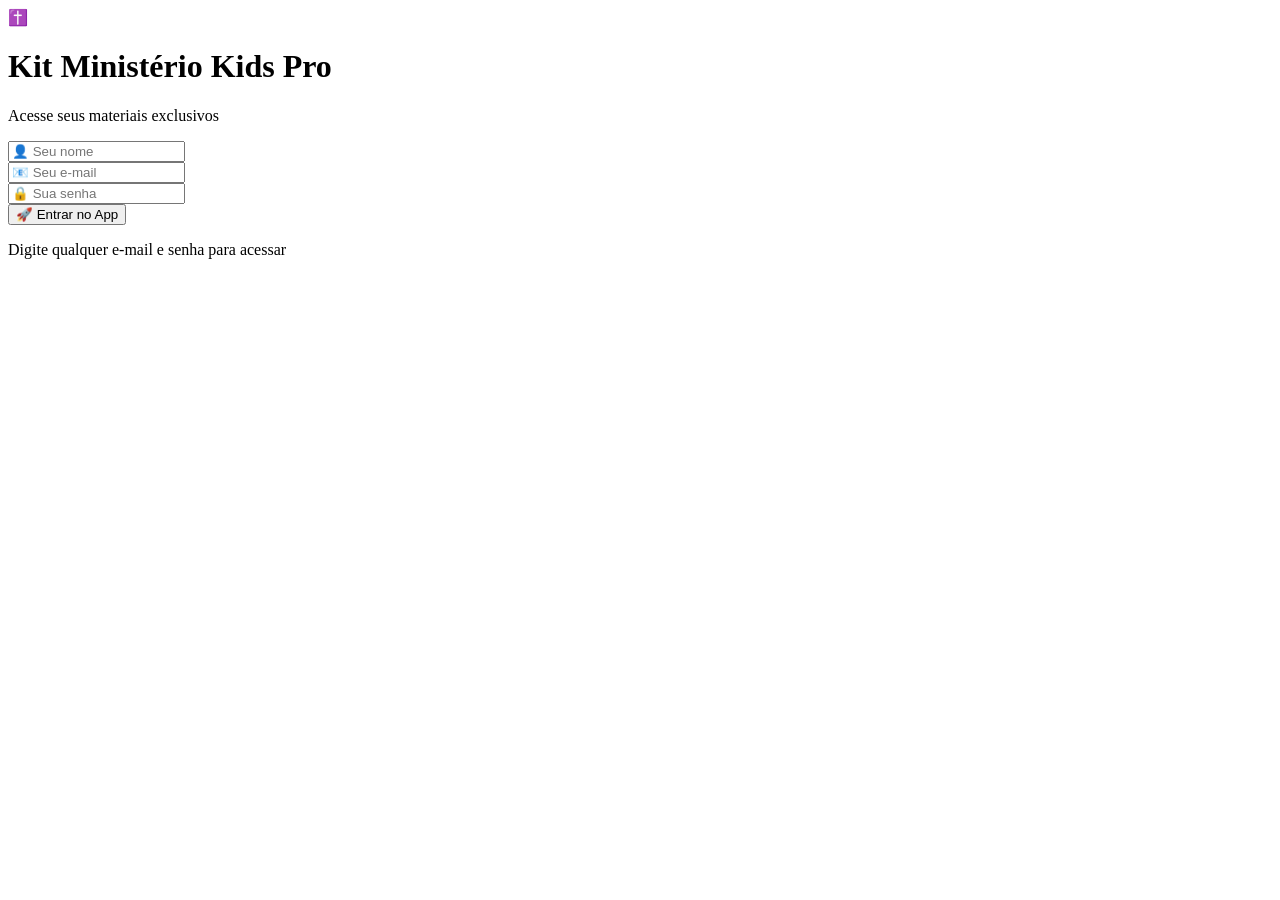
==== acesso/index.html @ 7184f3be "Add acesso/index.html" ====
<!DOCTYPE html>
<html lang="pt-BR">
<head>
    <meta charset="UTF-8">
    <meta name="viewport" content="width=device-width, initial-scale=1.0">
    <title>✝️ Kit Ministério Kids Pro</title>
    <link href="style.css" rel="stylesheet" type="text/css" />
</head>
<body>
    <!-- Tela de Login -->
    <div class="login-screen" id="loginScreen">
        <div class="login-background"></div>
        <div class="login-container">
            <div class="login-card">
                <div class="logo">
                    <div class="logo-icon">✝️</div>
                    <h1 class="login-title">Kit Ministério Kids Pro</h1>
                </div>
                <p class="login-subtitle">Acesse seus materiais exclusivos</p>

                <form class="login-form" id="loginForm">
                    <div class="form-group">
                        <input type="text" id="userName" placeholder="👤 Seu nome" required>
                    </div>
                    <div class="form-group">
                        <input type="email" id="email" placeholder="📧 Seu e-mail" required>
                    </div>
                    <div class="form-group">
                        <input type="password" id="password" placeholder="🔒 Sua senha" required>
                    </div>
                    <button type="submit" class="login-button">
                        <span>🚀 Entrar no App</span>
                    </button>
                </form>

                <p class="login-note">Digite qualquer e-mail e senha para acessar</p>
            </div>
        </div>
    </div>

    <!-- App Principal -->
    <div class="app-container" id="mainApp" style="display: none;">
        <!-- Header -->
        <header class="app-header">
            <div class="header-content">
                <div class="header-info">
                    <h1>✝️ Ministério Kids Pro</h1>
                    <p class="welcome-text" id="welcomeText">Olá, Líder!</p>
                </div>
                <div class="user-avatar">🙏</div>
            </div>
        </header>

        <!-- Conteúdo Principal -->
        <main class="content" id="content">

            <!-- Aba Principal -->
            <div class="tab-content active" id="tab-principal">
                <div class="hero-section">
                    <div class="hero-icon">✨</div>
                    <h2>Materiais prontos para todo domingo</h2>
                    <p>Para líderes e voluntários que querem praticidade e mais impacto!</p>
                </div>

                <div class="cards-grid">
                    <div class="card">
                        <div class="card-icon">📖</div>
                        <h3>Materiais por Faixa Etária</h3>
                        <div class="education-areas">
                            <span class="area-tag">👶 0-3 anos</span>
                            <span class="area-tag">🧒 4-6 anos</span>
                            <span class="area-tag">👦 7-12 anos</span>
                        </div>
                    </div>

                    <div class="card featured">
                        <div class="card-icon">🌟</div>
                        <h3>O que você tem acesso</h3>
                        <div class="benefits-list">
                            <div class="benefit-item">✝️ Atividades bíblicas</div>
                            <div class="benefit-item">📋 Fichas de presença</div>
                            <div class="benefit-item">🏆 Certificados</div>
                            <div class="benefit-item">📅 Planos de aula</div>
                        </div>
                    </div>

                    <div class="card">
                        <div class="card-icon">🎁</div>
                        <h3>Bônus Exclusivos</h3>
                        <p>Dinâmicas, jogos e materiais para datas comemorativas cristãs.</p>
                    </div>
                </div>
            </div>

            <!-- Aba Download -->
            <div class="tab-content" id="tab-download">
                <div class="download-hero">
                    <div class="download-icon">📥</div>
                    <h2>Baixar Materiais</h2>
                    <p>Acesse todos os materiais agora</p>
                </div>

                <div class="download-card">
                    <div class="price-section">
                        <div class="old-price">Kit Ministério Kids Pro</div>
                        <div class="new-price">Materiais prontos para todo domingo =)</div>
                    </div>
                    <p>Atividades, fichas e certificados prontos em PDF!</p>
                    <a href="LINK_GOOGLE_DRIVE_AQUI" target="_blank" class="btn-download">
                        <span>📥 Baixar Materiais Agora</span>
                    </a>
                </div>
            </div>

            <!-- Aba Loja -->
            <div class="tab-content" id="tab-materials">
                <div class="shop-header">
                    <h2>🛒 Mais conteúdos</h2>
                    <p>Materiais e pacotes extras</p>
                </div>

                <div class="products-grid">
                    <div class="product-card">
                        <div class="product-icon">✏️</div>
                        <h3>101 Atividades Bíblicas</h3>
                        <div class="product-price">R$ 9,90</div>
                        <p>+100 atividades prontas para EBD</p>
                        <a href="#" target="_blank" class="product-btn">Adquirir</a>
                    </div>

                    <div class="product-card">
                        <div class="product-icon">🎨</div>
                        <h3>Kit Datas Comemorativas</h3>
                        <div class="product-price">R$ 9,90</div>
                        <p>Natal, Páscoa, Dia das Crianças e mais</p>
                        <a href="#" target="_blank" class="product-btn">Adquirir</a>
                    </div>

                    <div class="product-card featured-product">
                        <div class="popular-badge">⭐ POPULAR</div>
                        <div class="product-icon">🎯</div>
                        <h3>Combo Ministério Completo</h3>
                        <div class="product-price">R$ 27,00</div>
                        <p>Todos os kits + atualizações vitalícias</p>
                        <a href="#" target="_blank" class="product-btn featured-btn">Adquirir Combo</a>
                    </div>
                </div>
            </div>

            <!-- Aba Grupo -->
            <div class="tab-content" id="tab-group">
                <div class="group-hero">
                    <div class="group-icon">👥</div>
                    <h2>Grupo de Líderes</h2>
                    <p>Conecte-se com outros líderes de ministério</p>
                </div>

                <div class="group-benefits">
                    <div class="benefit-card">
                        <div class="benefit-icon">💬</div>
                        <h3>Suporte Direto</h3>
                        <p>Tire suas dúvidas com nossa equipe</p>
                    </div>
                    <div class="benefit-card">
                        <div class="benefit-icon">🤝</div>
                        <h3>Rede de Líderes</h3>
                        <p>Troque experiências com outros ministérios</p>
                    </div>
                    <div class="benefit-card">
                        <div class="benefit-icon">🎯</div>
                        <h3>Dicas Exclusivas</h3>
                        <p>Receba materiais e dicas em primeira mão</p>
                    </div>
                </div>

                <div class="whatsapp-card">
                    <div class="whatsapp-content">
                        <div class="whatsapp-icon">
                            <svg width="60" height="60" viewBox="0 0 24 24" fill="none">
                                <path d="M17.472 14.382c-.297-.149-1.758-.867-2.03-.967-.273-.099-.471-.148-.67.15-.197.297-.767.966-.94 1.164-.173.199-.347.223-.644.075-.297-.15-1.255-.463-2.39-1.475-.883-.788-1.48-1.761-1.653-2.059-.173-.297-.018-.458.13-.606.134-.133.298-.347.446-.52.149-.174.198-.298.298-.497.099-.198.05-.371-.025-.52-.075-.149-.669-1.612-.916-2.207-.242-.579-.487-.5-.669-.51-.173-.008-.371-.01-.57-.01-.198 0-.52.074-.792.372-.272.297-1.04 1.016-1.04 2.479 0 1.462 1.065 2.875 1.213 3.074.149.198 2.096 3.2 5.077 4.487.709.306 1.262.489 1.694.625.712.227 1.36.195 1.871.118.571-.085 1.758-.719 2.006-1.413.248-.694.248-1.289.173-1.413-.074-.124-.272-.198-.57-.347m-5.421 7.403h-.004a9.87 9.87 0 01-5.031-1.378l-.361-.214-3.741.982.998-3.648-.235-.374a9.86 9.86 0 01-1.51-5.26c.001-5.45 4.436-9.884 9.888-9.884 2.64 0 5.122 1.03 6.988 2.898a9.825 9.825 0 012.893 6.994c-.003 5.45-4.437 9.884-9.885 9.884m8.413-18.297A11.815 11.815 0 0012.05 0C5.495 0 .16 5.335.157 11.892c0 2.096.547 4.142 1.588 5.945L.057 24l6.305-1.654a11.882 11.882 0 005.683 1.448h.005c6.554 0 11.89-5.335 11.893-11.893A11.821 11.821 0 0020.471 3.516" fill="#25D366"/>
                            </svg>
                        </div>
                        <div class="whatsapp-text">
                            <h3>Entre no Grupo!</h3>
                            <p>Líderes de todo o Brasil já fazem parte</p>
                        </div>
                    </div>
                    <a href="LINK_WHATSAPP_AQUI" target="_blank" class="whatsapp-btn">
                        <span>📱 Acessar Grupo do WhatsApp</span>
                    </a>
                </div>
            </div>

            <!-- Aba Configurações -->
            <div class="tab-content" id="tab-settings">
                <div class="settings-header">
                    <h2>⚙️ Configurações</h2>
                    <p>Personalize sua experiência</p>
                </div>

                <div class="settings-cards">
                    <div class="settings-card">
                        <div class="settings-icon">🎨</div>
                        <h3>Tema do Aplicativo</h3>
                        <p>Escolha a cor principal</p>
                        <div class="color-picker-container">
                            <button class="color-option active" data-color="purple" style="background: #7c3aed"></button>
                            <button class="color-option" data-color="blue" style="background: #40c4ff"></button>
                            <button class="color-option" data-color="green" style="background: #4caf50"></button>
                            <button class="color-option" data-color="orange" style="background: #f97316"></button>
                            <button class="color-option" data-color="pink" style="background: #e91e63"></button>
                        </div>
                    </div>

                    <div class="settings-card">
                        <div class="settings-icon">👤</div>
                        <h3>Perfil do Usuário</h3>
                        <p>Suas informações</p>
                        <div class="user-info" id="userInfo">
                            <p><strong>Nome:</strong> <span id="displayName">Líder</span></p>
                        </div>
                        <button class="logout-btn" onclick="logout()">🚪 Sair do App</button>
                    </div>
                </div>
            </div>
        </main>

        <!-- Navegação Inferior -->
        <nav class="bottom-nav">
            <button class="nav-item active" data-tab="tab-principal">
                <div class="nav-icon">🏠</div>
                <span>Início</span>
            </button>
            <button class="nav-item" data-tab="tab-download">
                <div class="nav-icon">📥</div>
                <span>Baixar</span>
            </button>
            <button class="nav-item" data-tab="tab-materials">
                <div class="nav-icon">🛒</div>
                <span>Loja</span>
            </button>
            <button class="nav-item" data-tab="tab-group">
                <div class="nav-icon">👥</div>
                <span>Grupo</span>
            </button>
            <button class="nav-item" data-tab="tab-settings">
                <div class="nav-icon">⚙️</div>
                <span>Config</span>
            </button>
        </nav>
    </div>

    <script src="script.js"></script>
</body>
</html>
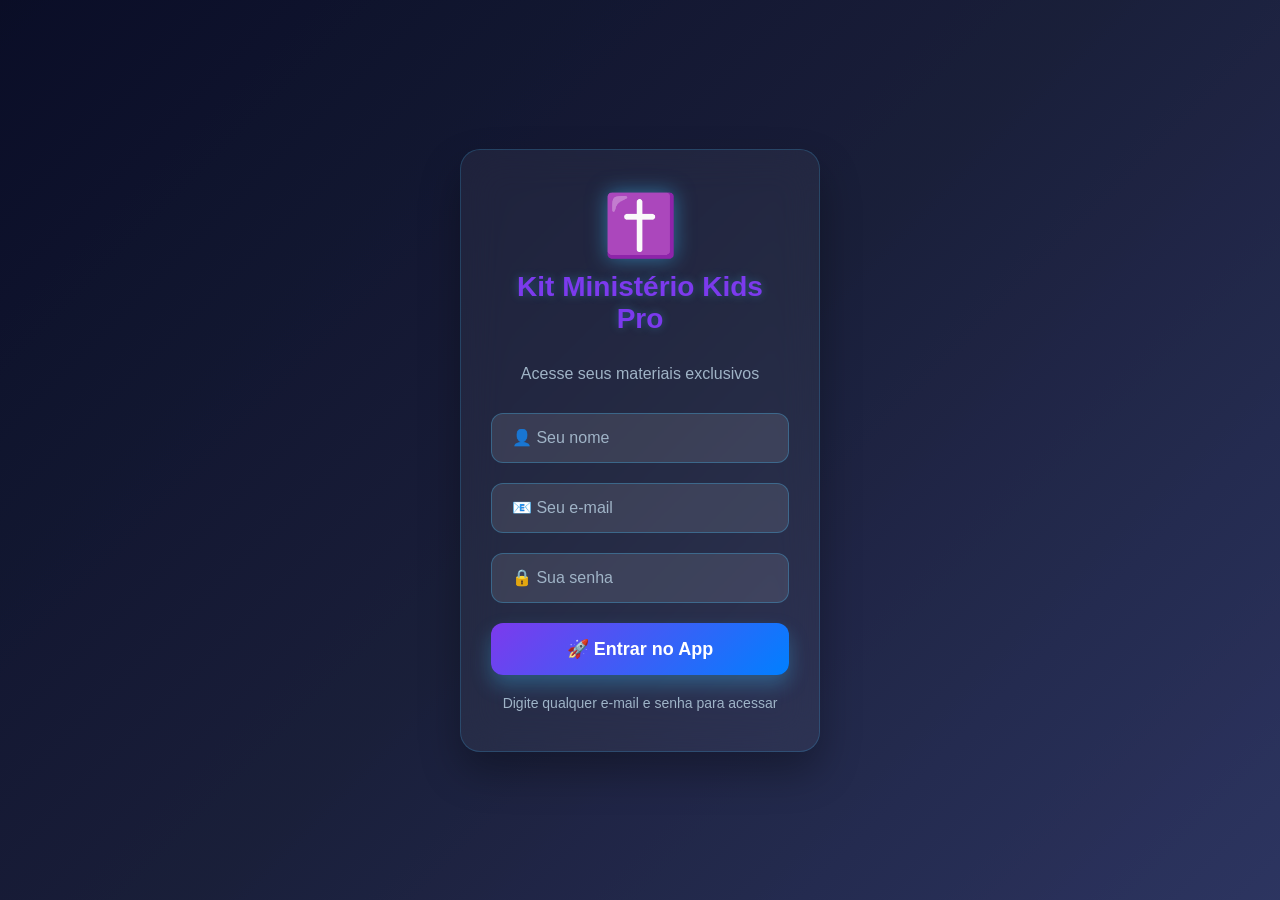
==== commit ff91faf4: "Add Drive folder link to access app" ====
--- a/acesso/index.html
+++ b/acesso/index.html
@@ -106,7 +106,7 @@
                         <div class="new-price">Materiais prontos para todo domingo =)</div>
                     </div>
                     <p>Atividades, fichas e certificados prontos em PDF!</p>
-                    <a href="LINK_GOOGLE_DRIVE_AQUI" target="_blank" class="btn-download">
+                    <a href="https://drive.google.com/drive/folders/1PrwGhY1-oniBwN1lufy_VpMi-chDKUOC" target="_blank" class="btn-download">
                         <span>📥 Baixar Materiais Agora</span>
                     </a>
                 </div>
--- a/acesso/style.css
+++ b/acesso/style.css
@@ -0,0 +1,1083 @@
+
+/* Variáveis de Cores Dinâmicas */
+:root {
+    --primary-color: #7c3aed;
+    --primary-gradient: linear-gradient(135deg, #7c3aed 0%, #0080ff 100%);
+    --primary-shadow: rgba(64, 196, 255, 0.3);
+}
+
+/* Reset e Base */
+* {
+    margin: 0;
+    padding: 0;
+    box-sizing: border-box;
+}
+
+body {
+    font-family: -apple-system, BlinkMacSystemFont, 'Segoe UI', Roboto, sans-serif;
+    background: linear-gradient(135deg, #0a0e27 0%, #1a1f3a 50%, #2d3561 100%);
+    color: #ffffff;
+    min-height: 100vh;
+    overflow-x: hidden;
+}
+
+/* Tela de Login */
+.login-screen {
+    position: fixed;
+    top: 0;
+    left: 0;
+    width: 100%;
+    height: 100vh;
+    z-index: 1000;
+    display: flex;
+    align-items: center;
+    justify-content: center;
+}
+
+.login-background {
+    position: absolute;
+    top: 0;
+    left: 0;
+    width: 100%;
+    height: 100%;
+    background: linear-gradient(135deg, #0a0e27 0%, #1a1f3a 50%, #2d3561 100%);
+    opacity: 0.9;
+}
+
+.login-container {
+    position: relative;
+    z-index: 10;
+    padding: 20px;
+    width: 100%;
+    max-width: 400px;
+}
+
+.login-card {
+    background: rgba(255, 255, 255, 0.05);
+    backdrop-filter: blur(20px);
+    border: 1px solid rgba(64, 196, 255, 0.2);
+    border-radius: 20px;
+    padding: 40px 30px;
+    text-align: center;
+    box-shadow: 0 20px 40px rgba(0, 0, 0, 0.3);
+}
+
+.logo {
+    margin-bottom: 30px;
+}
+
+.logo-icon {
+    font-size: 60px;
+    margin-bottom: 10px;
+    text-shadow: 0 0 20px rgba(64, 196, 255, 0.5);
+}
+
+.login-title {
+    font-size: 28px;
+    font-weight: 700;
+    color: var(--primary-color);
+    margin-bottom: 10px;
+    text-shadow: 0 0 10px var(--primary-shadow);
+}
+
+.login-subtitle {
+    color: #a0b4c7;
+    font-size: 16px;
+    margin-bottom: 30px;
+}
+
+.form-group {
+    margin-bottom: 20px;
+}
+
+.form-group input {
+    width: 100%;
+    padding: 15px 20px;
+    background: rgba(255, 255, 255, 0.1);
+    border: 1px solid rgba(64, 196, 255, 0.3);
+    border-radius: 12px;
+    color: #ffffff;
+    font-size: 16px;
+    transition: all 0.3s ease;
+}
+
+.form-group input::placeholder {
+    color: #a0b4c7;
+}
+
+.form-group input:focus {
+    outline: none;
+    border-color: #7c3aed;
+    box-shadow: 0 0 20px rgba(64, 196, 255, 0.3);
+}
+
+.login-button {
+    width: 100%;
+    padding: 15px;
+    background: var(--primary-gradient);
+    border: none;
+    border-radius: 12px;
+    color: #ffffff;
+    font-size: 18px;
+    font-weight: 600;
+    cursor: pointer;
+    transition: all 0.3s ease;
+    margin-bottom: 20px;
+    box-shadow: 0 10px 20px var(--primary-shadow);
+}
+
+.login-button:hover {
+    transform: translateY(-2px);
+    box-shadow: 0 15px 30px rgba(64, 196, 255, 0.4);
+}
+
+.login-note {
+    color: #a0b4c7;
+    font-size: 14px;
+}
+
+/* App Principal */
+.app-container {
+    min-height: 100vh;
+    display: flex;
+    flex-direction: column;
+}
+
+.app-header {
+    background: rgba(255, 255, 255, 0.05);
+    backdrop-filter: blur(20px);
+    border-bottom: 1px solid rgba(64, 196, 255, 0.2);
+    padding: 15px 20px;
+    position: sticky;
+    top: 0;
+    z-index: 100;
+}
+
+.header-content {
+    display: flex;
+    justify-content: space-between;
+    align-items: center;
+    max-width: 1200px;
+    margin: 0 auto;
+}
+
+.header-info h1 {
+    font-size: 20px;
+    font-weight: 700;
+    color: var(--primary-color, #7c3aed);
+}
+
+.welcome-text {
+    font-size: 14px;
+    color: #a0b4c7;
+    margin-top: 2px;
+}
+
+.user-avatar {
+    width: 40px;
+    height: 40px;
+    background: linear-gradient(135deg, #7c3aed 0%, #0080ff 100%);
+    border-radius: 50%;
+    display: flex;
+    align-items: center;
+    justify-content: center;
+    font-size: 20px;
+}
+
+/* Conteúdo */
+.content {
+    flex: 1;
+    padding: 20px;
+    max-width: 1200px;
+    margin: 0 auto;
+    width: 100%;
+    padding-bottom: 100px;
+}
+
+.tab-content {
+    display: none;
+}
+
+.tab-content.active {
+    display: block;
+    animation: fadeIn 0.3s ease;
+}
+
+@keyframes fadeIn {
+    from { opacity: 0; transform: translateY(10px); }
+    to { opacity: 1; transform: translateY(0); }
+}
+
+/* Hero Section */
+.hero-section {
+    text-align: center;
+    margin-bottom: 30px;
+    padding: 30px 20px;
+    background: rgba(255, 255, 255, 0.03);
+    border-radius: 20px;
+    border: 1px solid rgba(64, 196, 255, 0.1);
+}
+
+.hero-icon {
+    font-size: 60px;
+    margin-bottom: 15px;
+    text-shadow: 0 0 20px rgba(64, 196, 255, 0.5);
+}
+
+.hero-section h2 {
+    font-size: 24px;
+    font-weight: 700;
+    color: var(--primary-color, #7c3aed);
+    margin-bottom: 10px;
+}
+
+.hero-section p {
+    color: #a0b4c7;
+    font-size: 16px;
+}
+
+.support-btn {
+    display: inline-block;
+    padding: 15px 30px;
+    background: linear-gradient(135deg, #25d366 0%, #128c7e 100%);
+    color: #ffffff;
+    text-decoration: none;
+    border-radius: 50px;
+    font-size: 16px;
+    font-weight: 600;
+    transition: all 0.3s ease;
+    margin-top: 20px;
+    box-shadow: 0 10px 20px rgba(37, 211, 102, 0.3);
+}
+
+.support-btn:hover {
+    transform: translateY(-3px);
+    box-shadow: 0 15px 30px rgba(37, 211, 102, 0.4);
+}
+
+/* Cards Grid */
+.cards-grid {
+    display: grid;
+    grid-template-columns: repeat(auto-fit, minmax(280px, 1fr));
+    gap: 20px;
+    margin-bottom: 30px;
+}
+
+.card {
+    background: rgba(255, 255, 255, 0.05);
+    backdrop-filter: blur(20px);
+    border: 1px solid rgba(64, 196, 255, 0.2);
+    border-radius: 16px;
+    padding: 25px;
+    transition: all 0.3s ease;
+}
+
+.card:hover {
+    transform: translateY(-5px);
+    box-shadow: 0 20px 40px rgba(64, 196, 255, 0.2);
+    border-color: #7c3aed;
+}
+
+.card.featured {
+    background: linear-gradient(135deg, rgba(64, 196, 255, 0.1) 0%, rgba(0, 128, 255, 0.1) 100%);
+    border-color: #7c3aed;
+}
+
+.card-icon {
+    font-size: 40px;
+    margin-bottom: 15px;
+    text-shadow: 0 0 10px rgba(64, 196, 255, 0.5);
+}
+
+.card h3 {
+    font-size: 18px;
+    font-weight: 600;
+    color: var(--primary-color, #7c3aed);
+    margin-bottom: 15px;
+}
+
+.card p {
+    color: #a0b4c7;
+    line-height: 1.6;
+}
+
+/* Áreas da Educação */
+.education-areas {
+    display: flex;
+    flex-wrap: wrap;
+    gap: 8px;
+}
+
+.area-tag {
+    background: rgba(64, 196, 255, 0.2);
+    color: #7c3aed;
+    padding: 6px 12px;
+    border-radius: 20px;
+    font-size: 12px;
+    font-weight: 500;
+    border: 1px solid rgba(64, 196, 255, 0.3);
+}
+
+/* Benefícios */
+.benefits-list {
+    display: grid;
+    gap: 12px;
+}
+
+.benefit-item {
+    padding: 12px;
+    background: rgba(255, 255, 255, 0.05);
+    border-radius: 10px;
+    color: #a0b4c7;
+    font-size: 14px;
+    border-left: 3px solid #7c3aed;
+}
+
+/* Download Section */
+.download-hero {
+    text-align: center;
+    margin-bottom: 30px;
+}
+
+.download-icon {
+    font-size: 80px;
+    margin-bottom: 20px;
+    text-shadow: 0 0 30px rgba(64, 196, 255, 0.6);
+}
+
+.download-hero h2 {
+    font-size: 28px;
+    color: #7c3aed;
+    margin-bottom: 10px;
+}
+
+.download-hero p {
+    color: #a0b4c7;
+    font-size: 16px;
+}
+
+.download-card {
+    background: rgba(255, 255, 255, 0.05);
+    backdrop-filter: blur(20px);
+    border: 1px solid rgba(64, 196, 255, 0.2);
+    border-radius: 20px;
+    padding: 40px;
+    text-align: center;
+    max-width: 500px;
+    margin: 0 auto;
+}
+
+.price-section {
+    margin-bottom: 20px;
+}
+
+.old-price {
+    color: #a0b4c7;
+    text-decoration: line-through;
+    font-size: 16px;
+    margin-bottom: 5px;
+}
+
+.new-price {
+    font-size: 48px;
+    font-weight: 700;
+    color: #7c3aed;
+    text-shadow: 0 0 20px rgba(64, 196, 255, 0.5);
+}
+
+.btn-download {
+    display: inline-block;
+    padding: 18px 40px;
+    background: var(--primary-gradient);
+    color: #ffffff;
+    text-decoration: none;
+    border-radius: 50px;
+    font-size: 18px;
+    font-weight: 600;
+    transition: all 0.3s ease;
+    box-shadow: 0 15px 30px var(--primary-shadow);
+    margin-top: 20px;
+}
+
+.btn-download:hover {
+    transform: translateY(-3px);
+    box-shadow: 0 20px 40px rgba(64, 196, 255, 0.5);
+}
+
+/* Produtos */
+.shop-header, .content-header, .settings-header {
+    text-align: center;
+    margin-bottom: 30px;
+}
+
+.shop-header h2, .content-header h2, .settings-header h2 {
+    font-size: 24px;
+    color: #7c3aed;
+    margin-bottom: 10px;
+}
+
+.shop-header p, .content-header p, .settings-header p {
+    color: #a0b4c7;
+}
+
+.products-grid {
+    display: grid;
+    grid-template-columns: repeat(auto-fit, minmax(250px, 1fr));
+    gap: 20px;
+}
+
+.product-card {
+    background: rgba(255, 255, 255, 0.05);
+    backdrop-filter: blur(20px);
+    border: 1px solid rgba(64, 196, 255, 0.2);
+    border-radius: 16px;
+    padding: 25px;
+    text-align: center;
+    transition: all 0.3s ease;
+    position: relative;
+}
+
+.product-card:hover {
+    transform: translateY(-5px);
+    box-shadow: 0 20px 40px rgba(64, 196, 255, 0.2);
+}
+
+.product-card.featured-product {
+    background: linear-gradient(135deg, rgba(64, 196, 255, 0.1) 0%, rgba(0, 128, 255, 0.1) 100%);
+    border-color: #7c3aed;
+}
+
+.popular-badge {
+    position: absolute;
+    top: -10px;
+    right: -10px;
+    background: linear-gradient(135deg, #ff6b35 0%, #f7931e 100%);
+    color: #ffffff;
+    padding: 5px 15px;
+    border-radius: 20px;
+    font-size: 12px;
+    font-weight: 600;
+}
+
+.product-icon {
+    font-size: 40px;
+    margin-bottom: 15px;
+}
+
+.product-card h3 {
+    font-size: 18px;
+    color: #7c3aed;
+    margin-bottom: 10px;
+}
+
+.product-price {
+    font-size: 24px;
+    font-weight: 700;
+    color: #7c3aed;
+    margin-bottom: 10px;
+}
+
+.product-btn {
+    display: inline-block;
+    padding: 12px 30px;
+    background: linear-gradient(135deg, #7c3aed 0%, #0080ff 100%);
+    color: #ffffff;
+    text-decoration: none;
+    border-radius: 25px;
+    font-size: 14px;
+    font-weight: 600;
+    transition: all 0.3s ease;
+    margin-top: 15px;
+}
+
+.product-btn:hover {
+    transform: translateY(-2px);
+    box-shadow: 0 10px 20px rgba(64, 196, 255, 0.3);
+}
+
+.featured-btn {
+    background: linear-gradient(135deg, #ff6b35 0%, #f7931e 100%);
+}
+
+/* Grupo de Professores */
+.group-hero {
+    text-align: center;
+    margin-bottom: 30px;
+    padding: 30px 20px;
+    background: rgba(255, 255, 255, 0.03);
+    border-radius: 20px;
+    border: 1px solid rgba(37, 211, 102, 0.2);
+}
+
+.group-icon {
+    font-size: 60px;
+    margin-bottom: 15px;
+    text-shadow: 0 0 20px rgba(37, 211, 102, 0.5);
+}
+
+.group-hero h2 {
+    font-size: 24px;
+    font-weight: 700;
+    color: #25d366;
+    margin-bottom: 10px;
+}
+
+.group-hero p {
+    color: #a0b4c7;
+    font-size: 16px;
+}
+
+.group-benefits {
+    display: grid;
+    grid-template-columns: repeat(auto-fit, minmax(280px, 1fr));
+    gap: 20px;
+    margin-bottom: 30px;
+}
+
+.benefit-card {
+    background: rgba(255, 255, 255, 0.05);
+    backdrop-filter: blur(20px);
+    border: 1px solid rgba(37, 211, 102, 0.2);
+    border-radius: 16px;
+    padding: 25px;
+    text-align: center;
+    transition: all 0.3s ease;
+}
+
+.benefit-card:hover {
+    transform: translateY(-5px);
+    box-shadow: 0 20px 40px rgba(37, 211, 102, 0.2);
+    border-color: #25d366;
+}
+
+.benefit-icon {
+    font-size: 40px;
+    margin-bottom: 15px;
+    text-shadow: 0 0 10px rgba(37, 211, 102, 0.5);
+}
+
+.benefit-card h3 {
+    font-size: 18px;
+    font-weight: 600;
+    color: #25d366;
+    margin-bottom: 10px;
+}
+
+.benefit-card p {
+    color: #a0b4c7;
+    line-height: 1.6;
+}
+
+.whatsapp-card {
+    background: linear-gradient(135deg, rgba(37, 211, 102, 0.1) 0%, rgba(18, 140, 126, 0.1) 100%);
+    backdrop-filter: blur(20px);
+    border: 1px solid rgba(37, 211, 102, 0.3);
+    border-radius: 20px;
+    padding: 40px 30px;
+    text-align: center;
+    max-width: 600px;
+    margin: 0 auto;
+}
+
+.whatsapp-content {
+    display: flex;
+    align-items: center;
+    justify-content: center;
+    gap: 20px;
+    margin-bottom: 25px;
+}
+
+.whatsapp-icon {
+    width: 80px;
+    height: 80px;
+    background: linear-gradient(135deg, #25d366 0%, #128c7e 100%);
+    border-radius: 50%;
+    display: flex;
+    align-items: center;
+    justify-content: center;
+    box-shadow: 0 10px 30px rgba(37, 211, 102, 0.4);
+}
+
+.whatsapp-text {
+    text-align: left;
+}
+
+.whatsapp-text h3 {
+    font-size: 22px;
+    font-weight: 700;
+    color: #25d366;
+    margin-bottom: 8px;
+}
+
+.whatsapp-text p {
+    color: #a0b4c7;
+    font-size: 16px;
+}
+
+.whatsapp-btn {
+    display: inline-block;
+    padding: 18px 40px;
+    background: linear-gradient(135deg, #25d366 0%, #128c7e 100%);
+    color: #ffffff;
+    text-decoration: none;
+    border-radius: 50px;
+    font-size: 18px;
+    font-weight: 600;
+    transition: all 0.3s ease;
+    box-shadow: 0 15px 30px rgba(37, 211, 102, 0.3);
+}
+
+.whatsapp-btn:hover {
+    transform: translateY(-3px);
+    box-shadow: 0 20px 40px rgba(37, 211, 102, 0.5);
+}
+
+/* Conteúdos e Configurações */
+.content-cards, .settings-cards {
+    display: grid;
+    grid-template-columns: repeat(auto-fit, minmax(250px, 1fr));
+    gap: 20px;
+}
+
+.content-card, .settings-card {
+    background: rgba(255, 255, 255, 0.05);
+    backdrop-filter: blur(20px);
+    border: 1px solid rgba(64, 196, 255, 0.2);
+    border-radius: 16px;
+    padding: 25px;
+    text-align: center;
+    transition: all 0.3s ease;
+}
+
+.content-card:hover, .settings-card:hover {
+    transform: translateY(-5px);
+    box-shadow: 0 20px 40px rgba(64, 196, 255, 0.2);
+}
+
+.content-icon, .settings-icon {
+    font-size: 40px;
+    margin-bottom: 15px;
+}
+
+.content-card h3, .settings-card h3 {
+    font-size: 18px;
+    color: #7c3aed;
+    margin-bottom: 10px;
+}
+
+.logout-btn {
+    padding: 12px 25px;
+    background: linear-gradient(135deg, #ff4757 0%, #ff3742 100%);
+    color: #ffffff;
+    border: none;
+    border-radius: 25px;
+    font-size: 14px;
+    font-weight: 600;
+    cursor: pointer;
+    transition: all 0.3s ease;
+    margin-top: 15px;
+}
+
+.logout-btn:hover {
+    transform: translateY(-2px);
+    box-shadow: 0 10px 20px rgba(255, 71, 87, 0.3);
+}
+
+.color-picker-container {
+    display: flex;
+    justify-content: center;
+    gap: 10px;
+    margin: 15px 0;
+}
+
+.color-option {
+    width: 40px;
+    height: 40px;
+    border-radius: 50%;
+    border: 3px solid transparent;
+    cursor: pointer;
+    transition: all 0.3s ease;
+    outline: none;
+}
+
+.color-option:hover {
+    transform: scale(1.1);
+    box-shadow: 0 5px 15px rgba(0, 0, 0, 0.3);
+}
+
+.color-option.active {
+    border-color: #ffffff;
+    box-shadow: 0 0 20px rgba(255, 255, 255, 0.5);
+}
+
+.user-info {
+    background: rgba(255, 255, 255, 0.05);
+    border-radius: 10px;
+    padding: 15px;
+    margin: 15px 0;
+    text-align: left;
+}
+
+.user-info p {
+    color: #a0b4c7;
+    margin-bottom: 5px;
+}
+
+.user-info strong {
+    color: var(--primary-color, #7c3aed);
+}
+
+/* Navegação Inferior */
+.bottom-nav {
+    position: fixed;
+    bottom: 0;
+    left: 0;
+    right: 0;
+    background: rgba(10, 14, 39, 0.95);
+    backdrop-filter: blur(20px);
+    border-top: 1px solid rgba(64, 196, 255, 0.2);
+    display: flex;
+    justify-content: space-around;
+    padding: 10px 5px;
+    z-index: 100;
+}
+
+.nav-item {
+    background: none;
+    border: none;
+    color: #a0b4c7;
+    cursor: pointer;
+    transition: all 0.3s ease;
+    padding: 8px;
+    border-radius: 12px;
+    display: flex;
+    flex-direction: column;
+    align-items: center;
+    min-width: 60px;
+    position: relative;
+}
+
+.nav-item:hover {
+    color: #7c3aed;
+    background: rgba(64, 196, 255, 0.1);
+}
+
+.nav-item.active {
+    color: #7c3aed;
+    background: rgba(64, 196, 255, 0.2);
+}
+
+.nav-icon {
+    font-size: 20px;
+    margin-bottom: 4px;
+}
+
+.nav-item span {
+    font-size: 11px;
+    font-weight: 500;
+}
+
+/* Responsividade */
+@media (max-width: 768px) {
+    .content {
+        padding: 15px;
+    }
+    
+    .cards-grid, .group-benefits {
+        grid-template-columns: 1fr;
+        gap: 15px;
+    }
+    
+    .hero-section, .group-hero {
+        padding: 20px 15px;
+    }
+    
+    .hero-icon, .group-icon {
+        font-size: 50px;
+    }
+    
+    .hero-section h2, .group-hero h2 {
+        font-size: 20px;
+    }
+    
+    .download-icon {
+        font-size: 60px;
+    }
+    
+    .new-price {
+        font-size: 36px;
+    }
+    
+    .products-grid {
+        grid-template-columns: 1fr;
+    }
+    
+    .whatsapp-content {
+        flex-direction: column;
+        text-align: center;
+    }
+    
+    .whatsapp-text {
+        text-align: center;
+    }
+    
+    .whatsapp-icon {
+        width: 60px;
+        height: 60px;
+    }
+    
+    .nav-item span {
+        font-size: 9px;
+    }
+    
+    .nav-icon {
+        font-size: 16px;
+    }
+}
+
+@media (max-width: 480px) {
+    .login-card {
+        padding: 30px 20px;
+    }
+    
+    .login-title {
+        font-size: 24px;
+    }
+    
+    .app-header {
+        padding: 12px 15px;
+    }
+    
+    .header-content h1 {
+        font-size: 18px;
+    }
+    
+    .content {
+        padding: 10px;
+    }
+    
+    .card {
+        padding: 20px;
+    }
+    
+    .download-card {
+        padding: 30px 20px;
+    }
+}
+
+/* IA Generator */
+.ia-header {
+    text-align: center;
+    margin-bottom: 25px;
+    padding: 25px 20px;
+    background: rgba(156, 39, 176, 0.1);
+    border-radius: 20px;
+    border: 1px solid rgba(156, 39, 176, 0.3);
+}
+
+.ia-hero-icon {
+    font-size: 60px;
+    margin-bottom: 15px;
+    text-shadow: 0 0 20px rgba(156, 39, 176, 0.5);
+}
+
+.ia-header h2 {
+    font-size: 24px;
+    font-weight: 700;
+    color: #ce93d8;
+    margin-bottom: 10px;
+}
+
+.ia-header p {
+    color: #a0b4c7;
+}
+
+.ia-form {
+    background: rgba(255, 255, 255, 0.03);
+    border: 1px solid rgba(156, 39, 176, 0.2);
+    border-radius: 16px;
+    padding: 25px;
+    margin-bottom: 20px;
+}
+
+.ia-field {
+    margin-bottom: 18px;
+}
+
+.ia-field label {
+    display: block;
+    color: #ce93d8;
+    font-size: 14px;
+    font-weight: 600;
+    margin-bottom: 8px;
+}
+
+.ia-field select,
+.ia-field input[type="text"] {
+    width: 100%;
+    padding: 14px 16px;
+    background: rgba(255, 255, 255, 0.08);
+    border: 1px solid rgba(156, 39, 176, 0.3);
+    border-radius: 12px;
+    color: #ffffff;
+    font-size: 15px;
+    transition: all 0.3s ease;
+    -webkit-appearance: none;
+    appearance: none;
+}
+
+.ia-field select:focus,
+.ia-field input[type="text"]:focus {
+    outline: none;
+    border-color: #ce93d8;
+    box-shadow: 0 0 15px rgba(156, 39, 176, 0.25);
+}
+
+.ia-field select option {
+    background: #1a1f3a;
+    color: #ffffff;
+}
+
+.ia-field input::placeholder {
+    color: #6b7a8d;
+}
+
+.ia-btn-gerar {
+    width: 100%;
+    padding: 16px;
+    background: linear-gradient(135deg, #9c27b0 0%, #673ab7 100%);
+    border: none;
+    border-radius: 12px;
+    color: #ffffff;
+    font-size: 17px;
+    font-weight: 700;
+    cursor: pointer;
+    transition: all 0.3s ease;
+    box-shadow: 0 10px 25px rgba(156, 39, 176, 0.4);
+    margin-top: 5px;
+}
+
+.ia-btn-gerar:hover {
+    transform: translateY(-2px);
+    box-shadow: 0 15px 35px rgba(156, 39, 176, 0.5);
+}
+
+.ia-btn-gerar:disabled {
+    opacity: 0.6;
+    cursor: not-allowed;
+    transform: none;
+}
+
+.ia-loading {
+    text-align: center;
+    padding: 40px 20px;
+}
+
+.ia-spinner {
+    width: 50px;
+    height: 50px;
+    border: 4px solid rgba(156, 39, 176, 0.2);
+    border-top-color: #9c27b0;
+    border-radius: 50%;
+    animation: ia-spin 0.8s linear infinite;
+    margin: 0 auto 20px;
+}
+
+@keyframes ia-spin {
+    to { transform: rotate(360deg); }
+}
+
+.ia-loading p {
+    color: #ce93d8;
+    font-size: 16px;
+}
+
+.ia-result {
+    margin-top: 10px;
+}
+
+.ia-result-title {
+    font-size: 18px;
+    font-weight: 700;
+    color: #4caf50;
+    margin-bottom: 15px;
+    text-align: center;
+}
+
+.ia-content {
+    background: rgba(255, 255, 255, 0.06);
+    border: 1px solid rgba(156, 39, 176, 0.2);
+    border-radius: 16px;
+    padding: 20px;
+    color: #e0e0e0;
+    font-size: 14px;
+    line-height: 1.8;
+    white-space: pre-wrap;
+    max-height: 420px;
+    overflow-y: auto;
+    margin-bottom: 15px;
+}
+
+.ia-btn-pdf {
+    width: 100%;
+    padding: 15px;
+    background: linear-gradient(135deg, #4caf50 0%, #2e7d32 100%);
+    border: none;
+    border-radius: 12px;
+    color: #ffffff;
+    font-size: 16px;
+    font-weight: 700;
+    cursor: pointer;
+    transition: all 0.3s ease;
+    box-shadow: 0 10px 25px rgba(76, 175, 80, 0.3);
+    margin-bottom: 10px;
+    display: block;
+}
+
+.ia-btn-pdf:hover {
+    transform: translateY(-2px);
+    box-shadow: 0 15px 35px rgba(76, 175, 80, 0.4);
+}
+
+.ia-btn-nova {
+    width: 100%;
+    padding: 13px;
+    background: rgba(255, 255, 255, 0.08);
+    border: 1px solid rgba(156, 39, 176, 0.3);
+    border-radius: 12px;
+    color: #ce93d8;
+    font-size: 15px;
+    font-weight: 600;
+    cursor: pointer;
+    transition: all 0.3s ease;
+    display: block;
+}
+
+.ia-btn-nova:hover {
+    background: rgba(156, 39, 176, 0.15);
+}
+
+/* Performance Optimizations */
+.card, .product-card, .content-card, .settings-card {
+    will-change: transform;
+}
+
+.login-button, .btn-download, .product-btn {
+    will-change: transform;
+}
+
+/* Smooth scrolling */
+html {
+    scroll-behavior: smooth;
+}
+
+/* Preload animations */
+@keyframes pulse {
+    0%, 100% { opacity: 1; }
+    50% { opacity: 0.7; }
+}
+
+.loading {
+    animation: pulse 1.5s infinite;
+}
+
